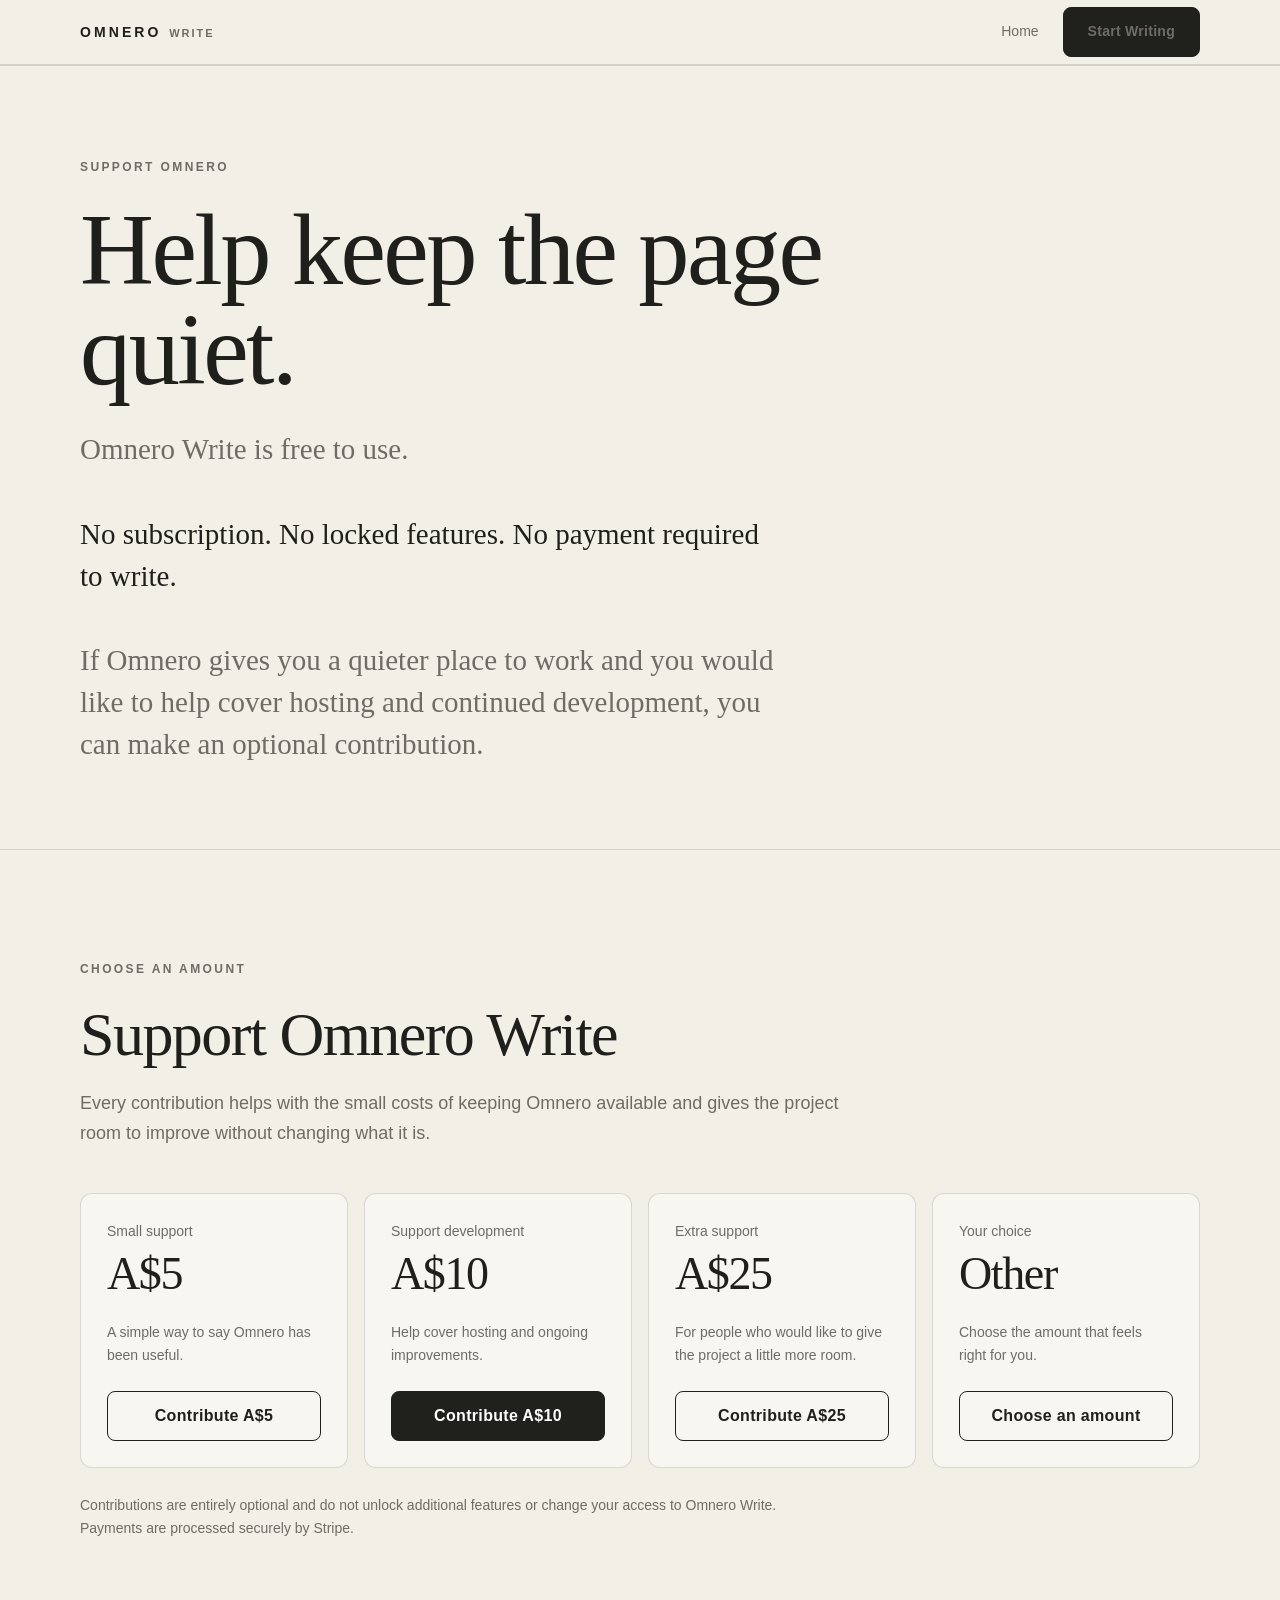
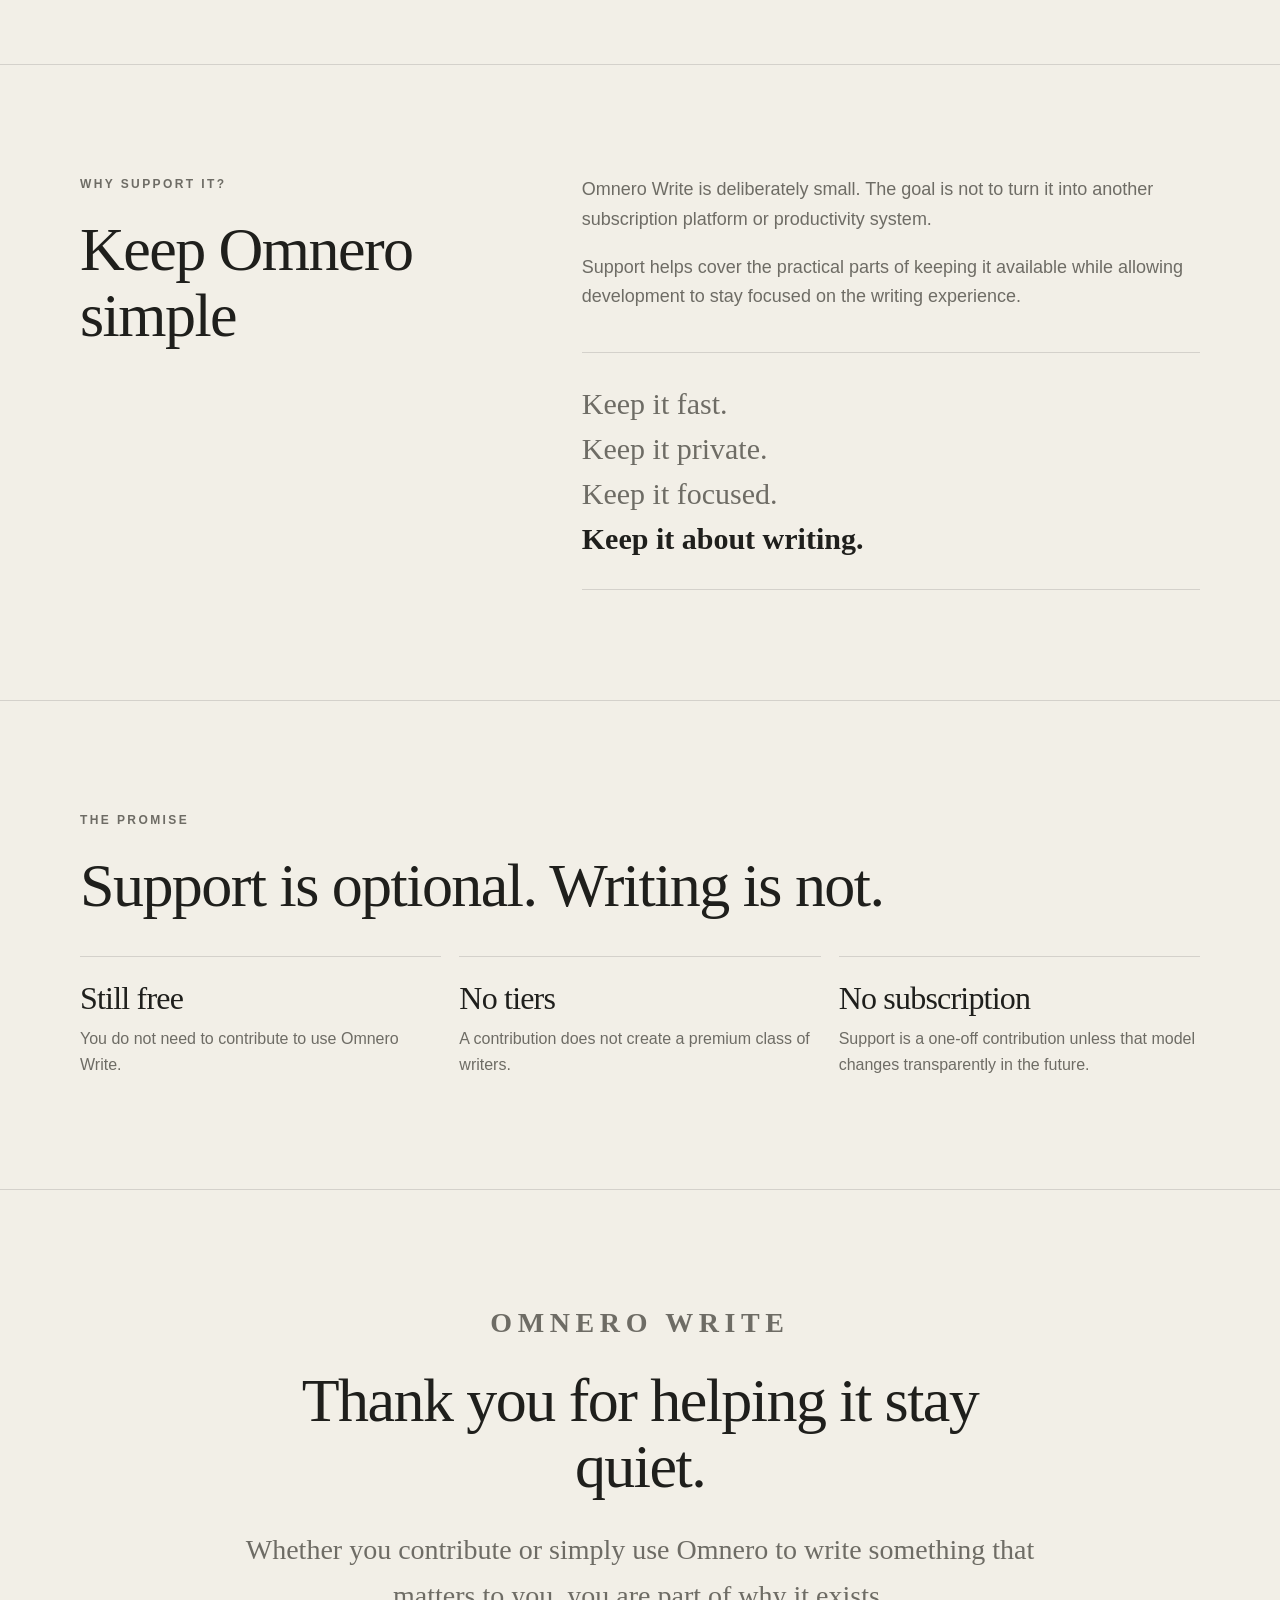
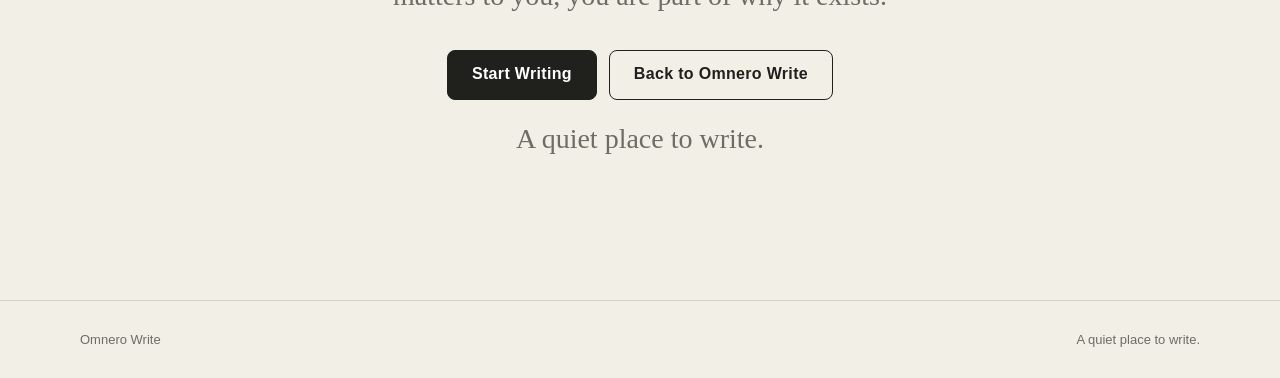
==== support/index.html @ 81503f8e "Add files via upload" ====
<!doctype html>
<html lang="en">
<head>
  <meta charset="utf-8">
  <meta name="viewport" content="width=device-width, initial-scale=1, viewport-fit=cover">
  <meta name="theme-color" content="#f2efe7">
  <meta name="description" content="Support Omnero Write — help cover hosting and continued development of a quiet, local-first writing space.">
  <link rel="canonical" href="https://omnerowrite.com/support/">
  <link rel="icon" href="../favicon.ico">
  <link rel="apple-touch-icon" href="../apple-touch-icon.png">
  <title>Support Omnero — Omnero Write</title>

  <style>
    :root {
      --bg: #f2efe7;
      --surface: #f8f6f0;
      --text: #1f1f1c;
      --muted: #6e6c65;
      --faint: #9a978e;
      --line: rgba(31, 31, 28, 0.14);
      --dark: #20201d;
      --dark-hover: #11110f;
      --max: 1120px;
      --reading: 760px;
      --radius: 8px;
      --sans: Inter, ui-sans-serif, -apple-system, BlinkMacSystemFont, "Segoe UI", sans-serif;
      --serif: "Iowan Old Style", "Palatino Linotype", Palatino, Georgia, serif;
    }

    * { box-sizing: border-box; }

    html {
      scroll-behavior: smooth;
      background: var(--bg);
    }

    body {
      margin: 0;
      color: var(--text);
      background: var(--bg);
      font-family: var(--sans);
      line-height: 1.65;
      -webkit-font-smoothing: antialiased;
      text-rendering: optimizeLegibility;
    }

    a { color: inherit; }

    .wrap {
      width: min(calc(100% - 40px), var(--max));
      margin: 0 auto;
    }

    .nav {
      position: sticky;
      top: 0;
      z-index: 20;
      background: color-mix(in srgb, var(--bg) 92%, transparent);
      backdrop-filter: blur(12px);
      -webkit-backdrop-filter: blur(12px);
      border-bottom: 1px solid var(--line);
    }

    .nav-inner {
      min-height: 64px;
      display: flex;
      align-items: center;
      justify-content: space-between;
      gap: 24px;
    }

    .brand {
      display: inline-flex;
      align-items: baseline;
      gap: .48em;
      text-transform: uppercase;
      text-decoration: none;
      white-space: nowrap;
      line-height: 1;
    }

    .brand-omnero {
      font-size: 14px;
      font-weight: 800;
      letter-spacing: .22em;
    }

    .brand-write {
      font-size: 11px;
      font-weight: 550;
      letter-spacing: .18em;
      color: var(--muted);
    }

    .nav-links {
      display: flex;
      align-items: center;
      gap: 24px;
      font-size: 14px;
    }

    .nav-links a {
      text-decoration: none;
      color: var(--muted);
    }

    .nav-links a:hover,
    .nav-links a:focus-visible {
      color: var(--text);
    }

    .button {
      display: inline-flex;
      min-height: 50px;
      align-items: center;
      justify-content: center;
      padding: 0 24px;
      border-radius: var(--radius);
      border: 1px solid var(--dark);
      background: var(--dark);
      color: #fff;
      text-decoration: none;
      font-weight: 650;
      letter-spacing: .02em;
      transition: background .15s ease, transform .15s ease;
    }

    .button:hover { background: var(--dark-hover); }
    .button:active { transform: translateY(1px); }

    .button:focus-visible {
      outline: 3px solid rgba(31,31,28,.25);
      outline-offset: 3px;
    }

    .button.secondary {
      background: transparent;
      color: var(--text);
    }

    .button.secondary:hover {
      background: rgba(31,31,28,.04);
    }

    .button[aria-disabled="true"] {
      cursor: not-allowed;
      opacity: .55;
    }

    .hero {
      min-height: calc(75vh - 64px);
      min-height: calc(75svh - 64px);
      display: grid;
      align-items: center;
      padding: 92px 0 84px;
    }

    .hero-content {
      width: min(900px, 100%);
    }

    .eyebrow {
      margin: 0 0 22px;
      color: var(--muted);
      font-size: 12px;
      font-weight: 650;
      letter-spacing: .2em;
      text-transform: uppercase;
    }

    h1, h2, h3 {
      font-family: var(--serif);
      font-weight: 500;
      letter-spacing: -.025em;
      margin-top: 0;
    }

    h1 {
      margin-bottom: 28px;
      max-width: 930px;
      font-size: clamp(54px, 8vw, 104px);
      line-height: .98;
    }

    h2 {
      margin-bottom: 22px;
      font-size: clamp(36px, 5vw, 62px);
      line-height: 1.06;
    }

    h3 {
      margin-bottom: 8px;
      font-size: clamp(24px, 2.6vw, 32px);
      line-height: 1.2;
    }

    .hero-copy {
      max-width: 700px;
      margin: 0;
      color: var(--muted);
      font-family: var(--serif);
      font-size: clamp(21px, 2.4vw, 29px);
      line-height: 1.45;
    }

    .hero-copy strong {
      color: var(--text);
      font-weight: 500;
    }

    section {
      padding: 110px 0;
      border-top: 1px solid var(--line);
    }

    .section-grid {
      display: grid;
      grid-template-columns: minmax(0, .8fr) minmax(0, 1.2fr);
      gap: clamp(48px, 7vw, 110px);
      align-items: start;
    }

    .section-copy {
      max-width: var(--reading);
      font-size: 18px;
      color: var(--muted);
    }

    .section-copy p:first-child { margin-top: 0; }
    .section-copy strong { color: var(--text); }

    .support-grid {
      display: grid;
      grid-template-columns: repeat(4, 1fr);
      gap: 16px;
      margin-top: 44px;
    }

    .support-card {
      display: flex;
      min-height: 210px;
      flex-direction: column;
      justify-content: space-between;
      padding: 26px;
      border: 1px solid var(--line);
      border-radius: 12px;
      background: var(--surface);
    }

    .support-card p {
      margin: 0;
      color: var(--muted);
      font-size: 14px;
    }

    .amount {
      margin: 8px 0 24px;
      font-family: var(--serif);
      font-size: clamp(32px, 4vw, 46px);
      line-height: 1;
      letter-spacing: -.03em;
    }

    .support-card .button {
      width: 100%;
      margin-top: 24px;
    }

    .note {
      margin-top: 26px;
      max-width: 760px;
      color: var(--muted);
      font-size: 14px;
    }

    .principles {
      display: grid;
      grid-template-columns: repeat(3, 1fr);
      gap: 18px;
      margin-top: 38px;
    }

    .principle {
      border-top: 1px solid var(--line);
      padding-top: 22px;
    }

    .principle p {
      margin: 0;
      color: var(--muted);
    }

    .callout {
      margin-top: 40px;
      padding: 28px 0;
      border-top: 1px solid var(--line);
      border-bottom: 1px solid var(--line);
      font-family: var(--serif);
      font-size: clamp(21px, 2.5vw, 30px);
      line-height: 1.5;
    }

    .final {
      min-height: 60vh;
      min-height: 60svh;
      display: grid;
      align-items: center;
      text-align: center;
    }

    .final-inner {
      max-width: 820px;
      margin: 0 auto;
    }

    .final p {
      font-family: var(--serif);
      font-size: clamp(20px, 2.5vw, 28px);
      color: var(--muted);
    }

    .cta-row {
      display: flex;
      flex-wrap: wrap;
      justify-content: center;
      gap: 12px;
      margin-top: 30px;
    }

    .micro {
      margin-top: 16px;
      color: var(--muted);
      font-size: 13px;
    }

    footer {
      border-top: 1px solid var(--line);
      padding: 28px 0 calc(28px + env(safe-area-inset-bottom));
      color: var(--muted);
      font-size: 13px;
    }

    .footer-inner {
      display: flex;
      justify-content: space-between;
      gap: 24px;
      flex-wrap: wrap;
    }

    @media (max-width: 900px) {
      .support-grid { grid-template-columns: repeat(2, 1fr); }
      .principles { grid-template-columns: 1fr; }
    }

    @media (max-width: 820px) {
      .nav-links a:not(.button) { display: none; }

      .hero {
        min-height: auto;
        padding: 88px 0 78px;
      }

      section { padding: 78px 0; }

      .section-grid {
        grid-template-columns: 1fr;
        gap: 28px;
      }
    }

    @media (max-width: 560px) {
      .wrap { width: min(calc(100% - 32px), var(--max)); }
      .nav-inner { min-height: 58px; }

      .nav .button {
        min-height: 42px;
        padding: 0 16px;
        font-size: 13px;
      }

      .hero { padding-top: 70px; }
      .support-grid { grid-template-columns: 1fr; }
      .support-card { min-height: auto; }
      .cta-row .button { width: 100%; }
    }

    @media (prefers-reduced-motion: reduce) {
      html { scroll-behavior: auto; }

      *, *::before, *::after {
        transition-duration: .001ms !important;
        animation-duration: .001ms !important;
      }
    }
  </style>
</head>

<body>
  <header class="nav">
    <div class="wrap nav-inner">
      <a class="brand" href="/">
        <span class="brand-omnero">Omnero</span>
        <span class="brand-write">Write</span>
      </a>

      <nav class="nav-links" aria-label="Primary">
        <a href="/">Home</a>
        <a class="button" href="/app/">Start Writing</a>
      </nav>
    </div>
  </header>

  <main>
    <section class="hero">
      <div class="wrap">
        <div class="hero-content">
          <p class="eyebrow">Support Omnero</p>
          <h1>Help keep the page quiet.</h1>

          <p class="hero-copy">
            Omnero Write is free to use.<br><br>
            <strong>No subscription. No locked features. No payment required to write.</strong><br><br>
            If Omnero gives you a quieter place to work and you would like to help cover hosting and continued development, you can make an optional contribution.
          </p>
        </div>
      </div>
    </section>

    <section id="support">
      <div class="wrap">
        <p class="eyebrow">Choose an amount</p>
        <h2>Support Omnero Write</h2>

        <div class="section-copy">
          <p>Every contribution helps with the small costs of keeping Omnero available and gives the project room to improve without changing what it is.</p>
        </div>

        <div class="support-grid">

          <article class="support-card">
            <div>
              <p>Small support</p>
              <div class="amount">A$5</div>
              <p>A simple way to say Omnero has been useful.</p>
            </div>
            <a class="button secondary" href="#" data-stripe-link="aud5">Contribute A$5</a>
          </article>

          <article class="support-card">
            <div>
              <p>Support development</p>
              <div class="amount">A$10</div>
              <p>Help cover hosting and ongoing improvements.</p>
            </div>
            <a class="button" href="#" data-stripe-link="aud10">Contribute A$10</a>
          </article>

          <article class="support-card">
            <div>
              <p>Extra support</p>
              <div class="amount">A$25</div>
              <p>For people who would like to give the project a little more room.</p>
            </div>
            <a class="button secondary" href="#" data-stripe-link="aud25">Contribute A$25</a>
          </article>

          <article class="support-card">
            <div>
              <p>Your choice</p>
              <div class="amount">Other</div>
              <p>Choose the amount that feels right for you.</p>
            </div>
            <a class="button secondary" href="#" data-stripe-link="custom">Choose an amount</a>
          </article>

        </div>

        <p class="note">
          Contributions are entirely optional and do not unlock additional features or change your access to Omnero Write.
          Payments are processed securely by Stripe.
        </p>
      </div>
    </section>

    <section>
      <div class="wrap section-grid">
        <div>
          <p class="eyebrow">Why support it?</p>
          <h2>Keep Omnero simple</h2>
        </div>

        <div class="section-copy">
          <p>Omnero Write is deliberately small. The goal is not to turn it into another subscription platform or productivity system.</p>

          <p>Support helps cover the practical parts of keeping it available while allowing development to stay focused on the writing experience.</p>

          <div class="callout">
            Keep it fast.<br>
            Keep it private.<br>
            Keep it focused.<br>
            <strong>Keep it about writing.</strong>
          </div>
        </div>
      </div>
    </section>

    <section>
      <div class="wrap">
        <p class="eyebrow">The promise</p>
        <h2>Support is optional. Writing is not.</h2>

        <div class="principles">
          <div class="principle">
            <h3>Still free</h3>
            <p>You do not need to contribute to use Omnero Write.</p>
          </div>

          <div class="principle">
            <h3>No tiers</h3>
            <p>A contribution does not create a premium class of writers.</p>
          </div>

          <div class="principle">
            <h3>No subscription</h3>
            <p>Support is a one-off contribution unless that model changes transparently in the future.</p>
          </div>
        </div>
      </div>
    </section>

    <section class="final">
      <div class="wrap final-inner">
        <p class="eyebrow">Omnero Write</p>
        <h2>Thank you for helping it stay quiet.</h2>

        <p>
          Whether you contribute or simply use Omnero to write something that matters to you, you are part of why it exists.
        </p>

        <div class="cta-row">
          <a class="button" href="/app/">Start Writing</a>
          <a class="button secondary" href="/">Back to Omnero Write</a>
        </div>

        <p class="micro">A quiet place to write.</p>
      </div>
    </section>
  </main>

  <footer>
    <div class="wrap footer-inner">
      <span>Omnero Write</span>
      <span>A quiet place to write.</span>
    </div>
  </footer>
  <script src="../stripe-links.js"></script>
  <script>
    (() => {
      const links = window.OMNERO_STRIPE_LINKS || {};

      document.querySelectorAll('[data-stripe-link]').forEach((button) => {
        const url = links[button.dataset.stripeLink];
        if (url) {
          button.href = url;
          button.target = '_blank';
          button.rel = 'noopener noreferrer';
          return;
        }

        button.setAttribute('aria-disabled', 'true');
        button.title = 'This contribution option is not available yet.';
        button.addEventListener('click', (event) => event.preventDefault());
      });

      document.querySelectorAll('a[href="/app/"]').forEach((link) => {
        link.addEventListener('click', () => {
          try {
            localStorage.setItem('omnero_has_written', 'true');
            localStorage.setItem('omnero_last_opened', new Date().toISOString());
          } catch (_) {}
        });
      });
    })();
  </script>
</body>
</html>
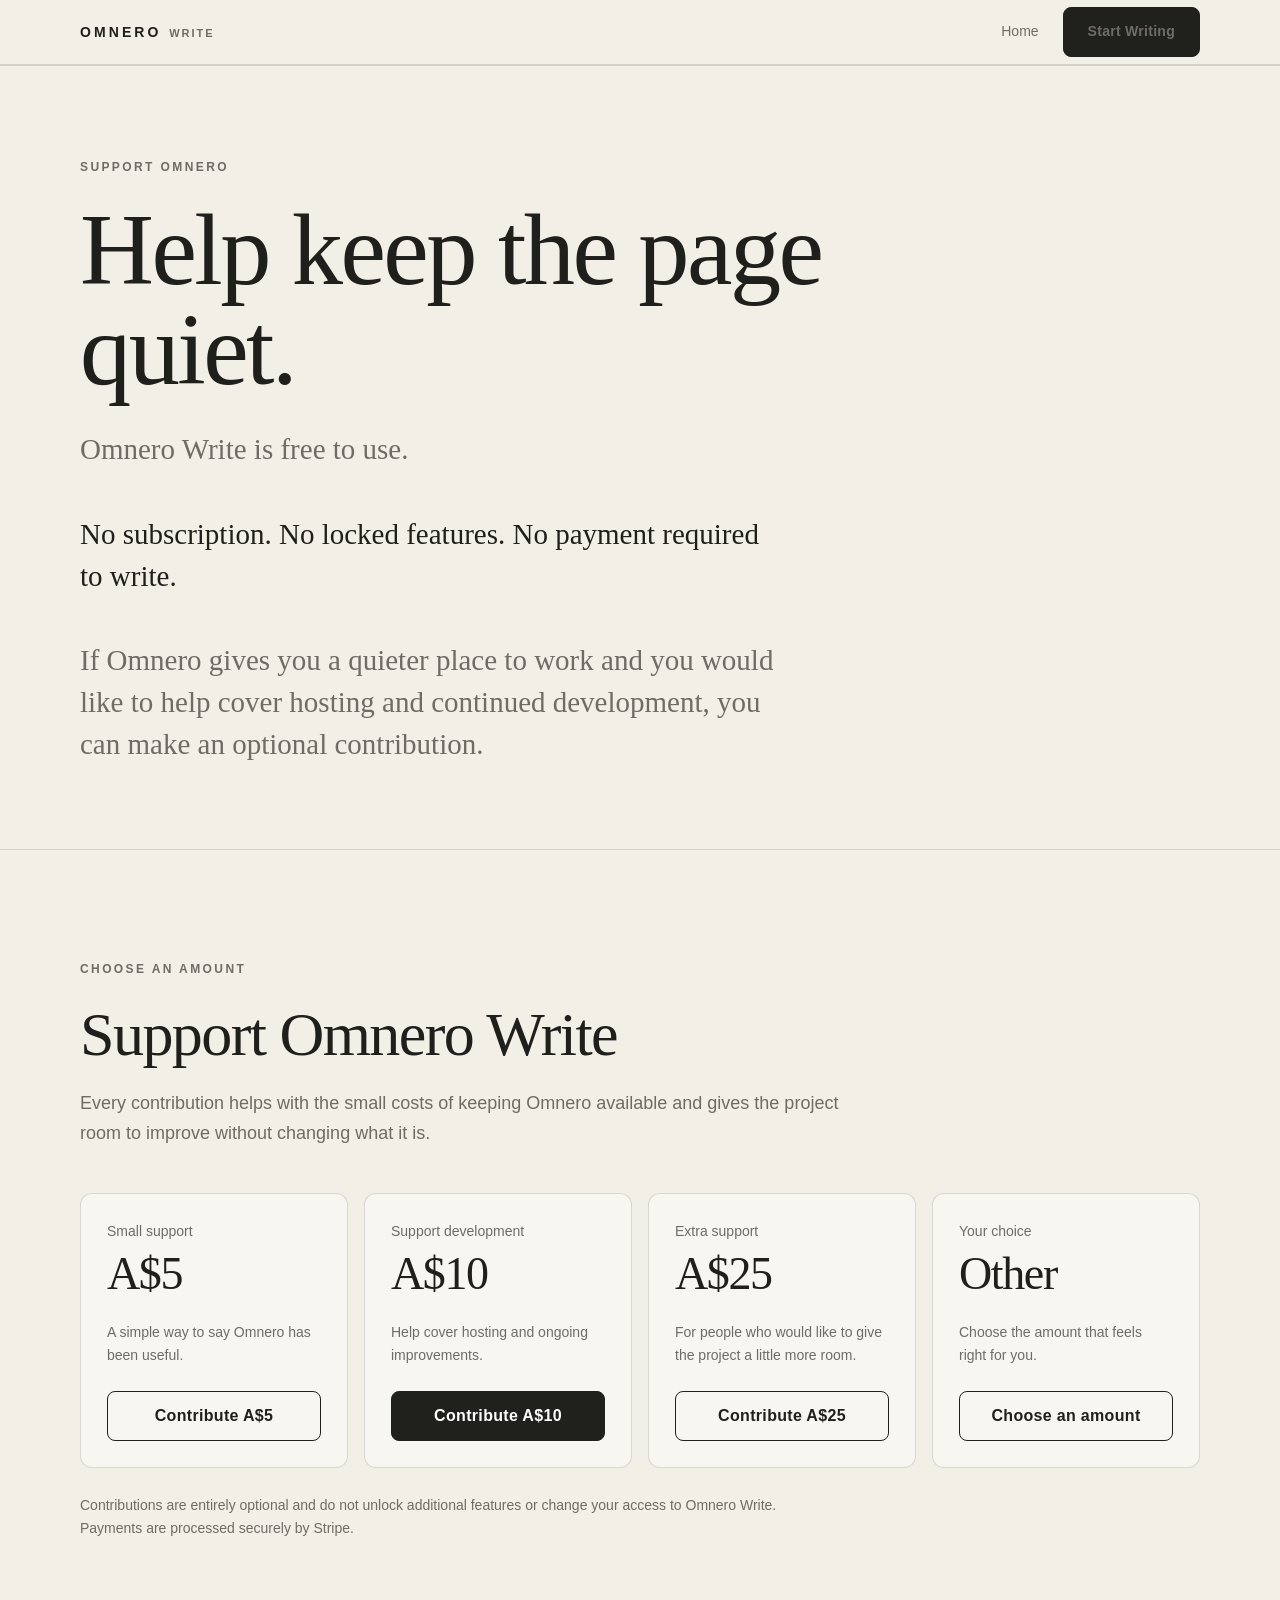
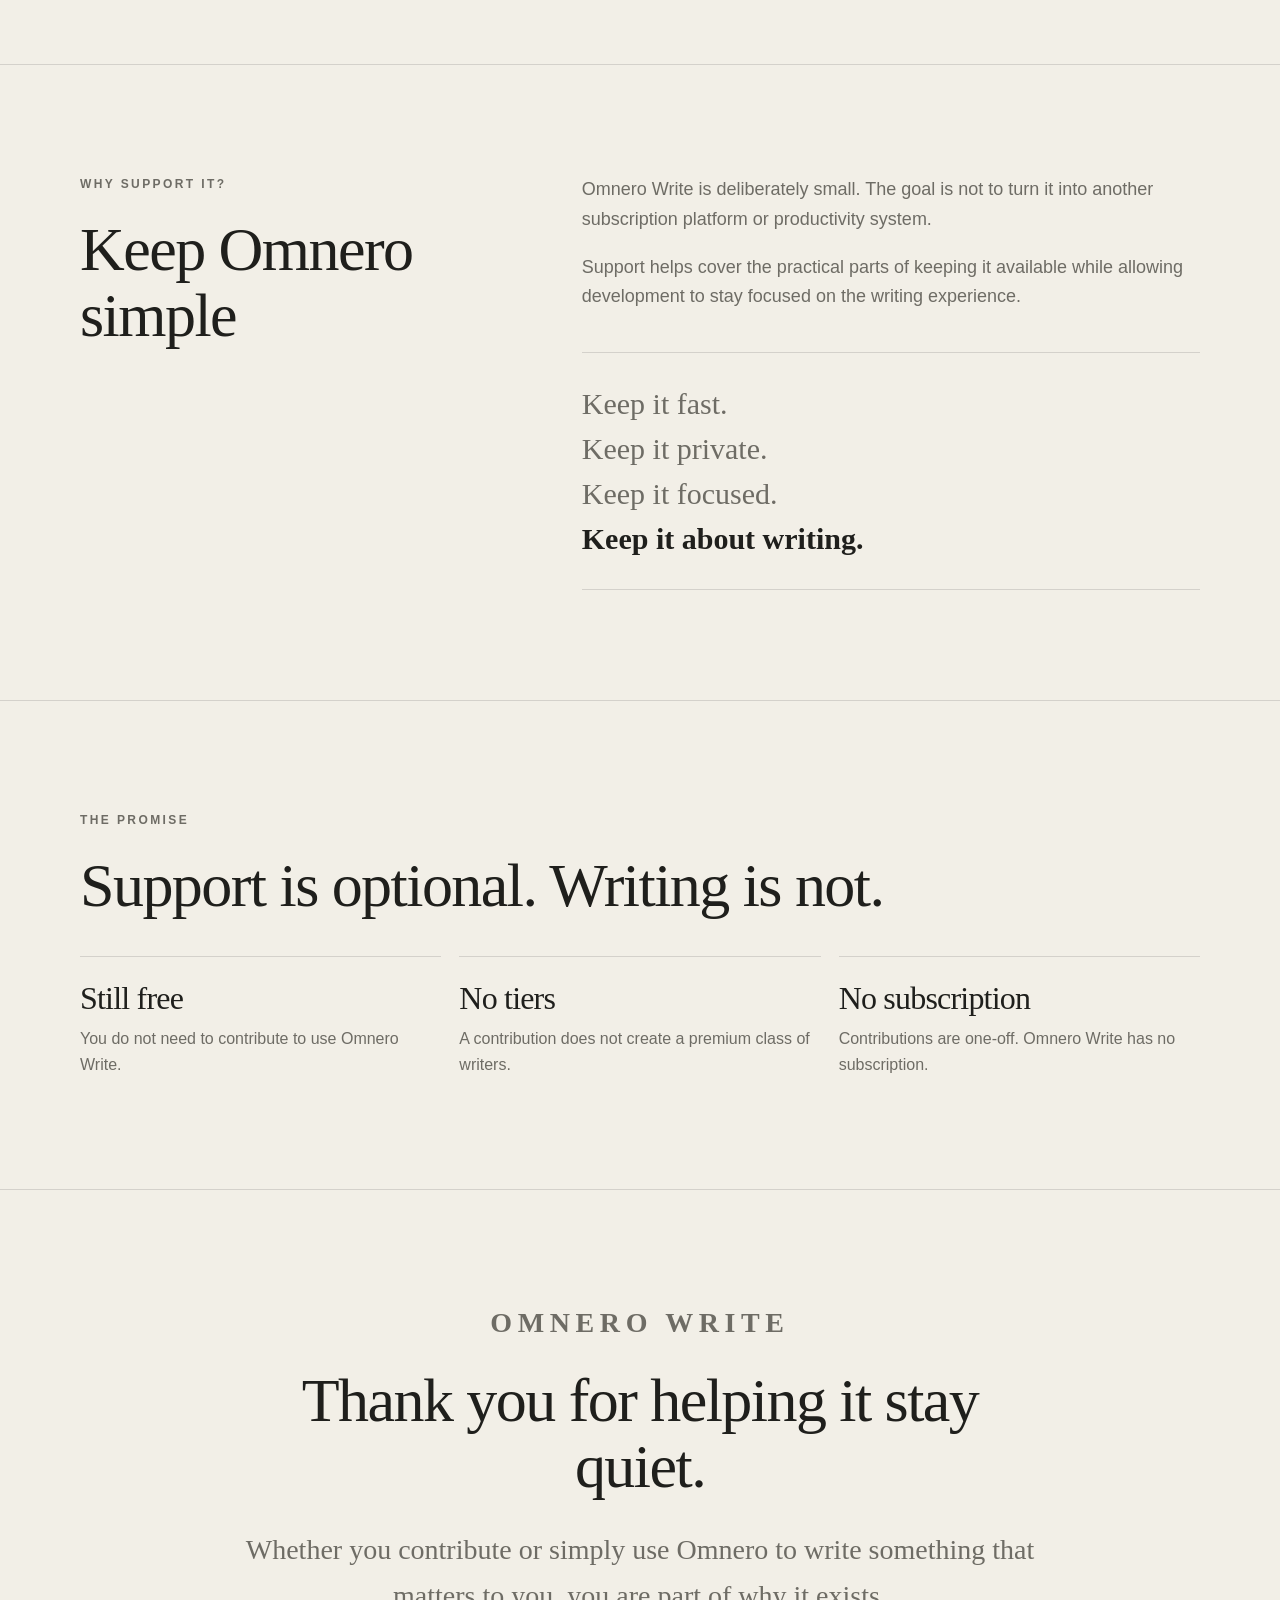
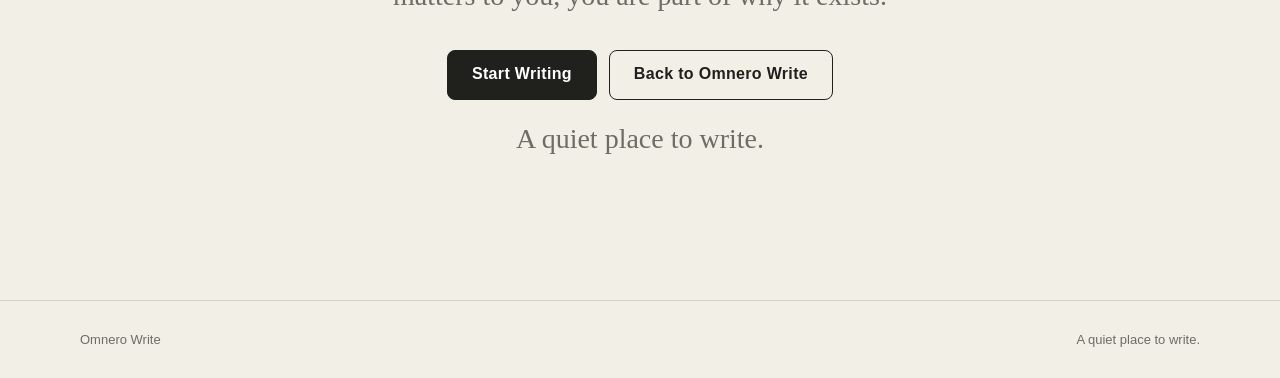
==== commit d9f004ba: "Add files via upload" ====
--- a/support/index.html
+++ b/support/index.html
@@ -405,7 +405,7 @@
 
       <nav class="nav-links" aria-label="Primary">
         <a href="/">Home</a>
-        <a class="button" href="/app/">Start Writing</a>
+        <a class="button" href="../app/">Start Writing</a>
       </nav>
     </div>
   </header>
@@ -522,7 +522,7 @@
 
           <div class="principle">
             <h3>No subscription</h3>
-            <p>Support is a one-off contribution unless that model changes transparently in the future.</p>
+            <p>Contributions are one-off. Omnero Write has no subscription.</p>
           </div>
         </div>
       </div>
@@ -538,7 +538,7 @@
         </p>
 
         <div class="cta-row">
-          <a class="button" href="/app/">Start Writing</a>
+          <a class="button" href="../app/">Start Writing</a>
           <a class="button secondary" href="/">Back to Omnero Write</a>
         </div>
 
@@ -572,7 +572,7 @@
         button.addEventListener('click', (event) => event.preventDefault());
       });
 
-      document.querySelectorAll('a[href="/app/"]').forEach((link) => {
+      document.querySelectorAll('a[href="../app/"]').forEach((link) => {
         link.addEventListener('click', () => {
           try {
             localStorage.setItem('omnero_has_written', 'true');
